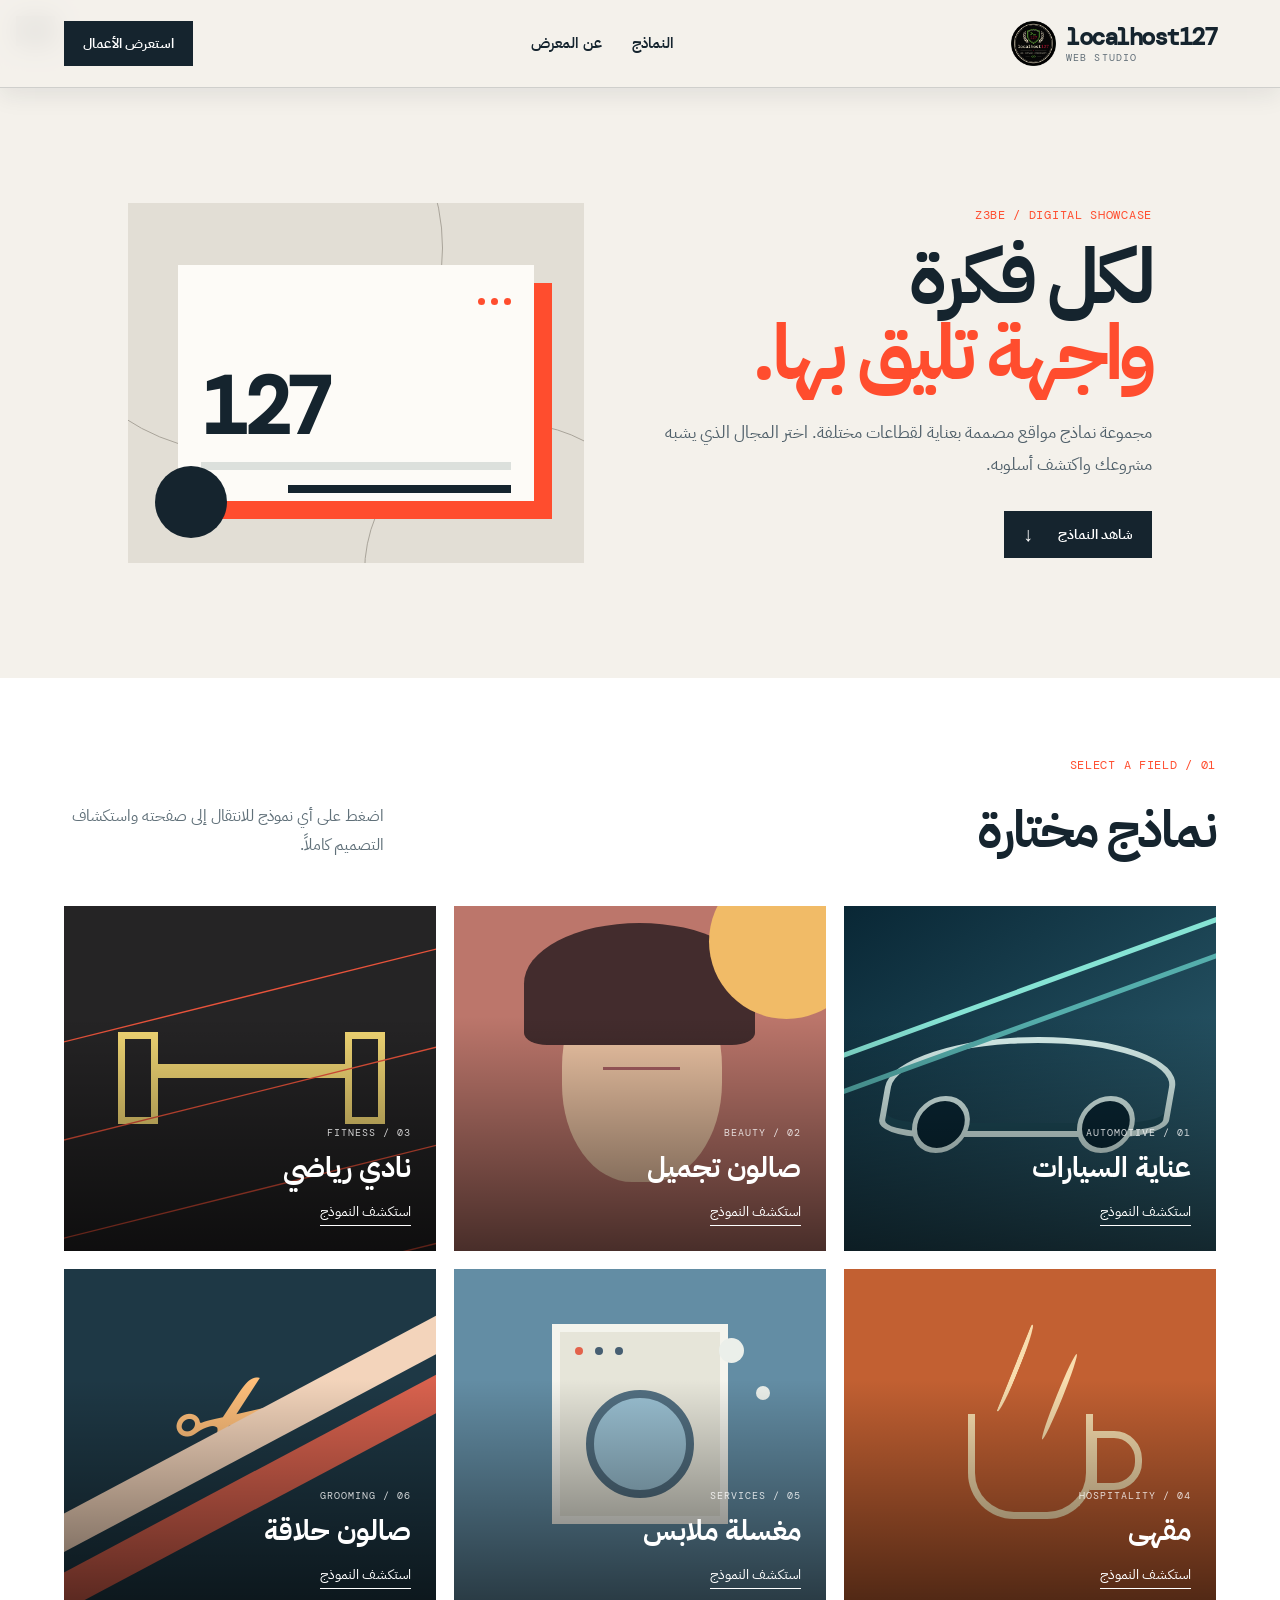
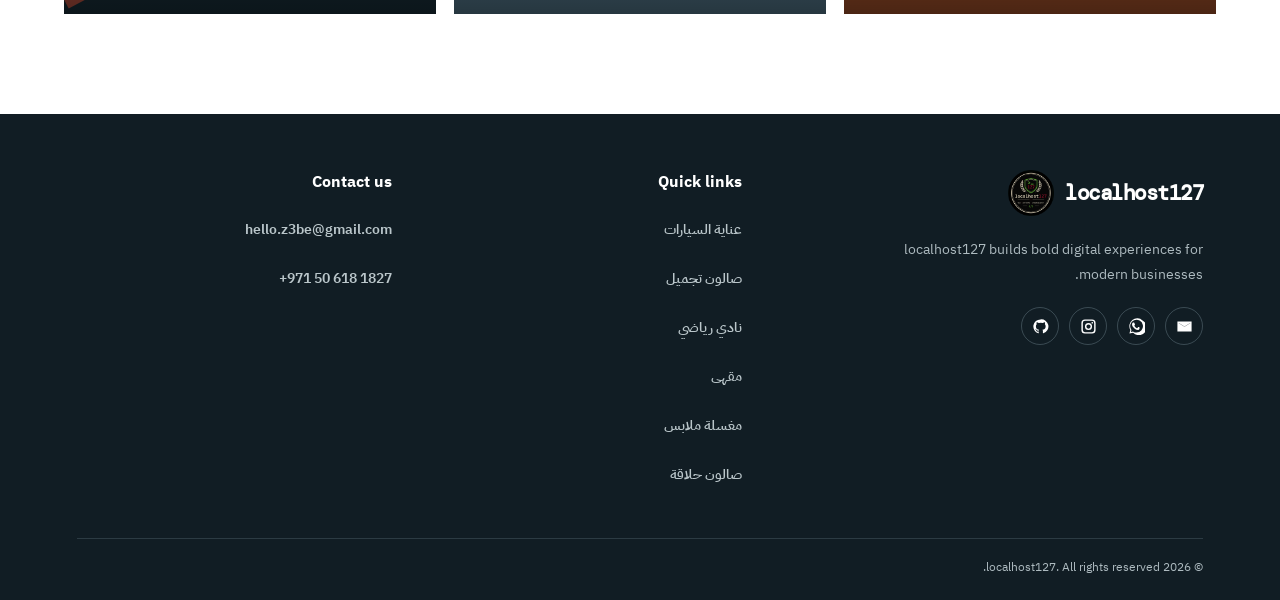
==== index.html @ be69052b "the big edit" ====
<!doctype html>
<html lang="ar" dir="rtl">

<head>
    <meta charset="utf-8">
    <meta name="viewport" content="width=device-width, initial-scale=1">
    <meta name="description" content="Z3BE — معرض نماذج مواقع مصممة لمجالات مختلفة.">
    <link rel="icon" href="assets/images/localhost127_circular_logo.png">
    <link rel="stylesheet" href="src/css/style.css">
    <title>Z3BE | معرض النماذج</title>
    <style>.site-header{position:sticky;top:0;z-index:100;background:rgba(244,241,235,.94);backdrop-filter:blur(12px);box-shadow:0 8px 22px rgba(21,36,46,.08)}</style>
</head>

<body>
    <header class="site-header">
        <a class="brand" href="index.html" aria-label="Z3BE - الصفحة الرئيسية"><img
                src="assets/images/localhost127_circular_logo.png" alt="شعار Z3BE"><span>Z3BE <small>WEB
                    STUDIO</small></span></a>
        <nav aria-label="التنقل الرئيسي"><a href="#gallery">النماذج</a><a href="#about">عن المعرض</a></nav>
        <a class="header-cta" href="#gallery">استعرض الأعمال</a>
    </header>
    <main>
        <section class="hero" id="about">
            <div class="hero-copy">
                <p class="eyebrow">Z3BE / DIGITAL SHOWCASE</p>
                <h1>لكل فكرة<br><em>واجهة تليق بها.</em></h1>
                <p class="intro">مجموعة نماذج مواقع مصممة بعناية لقطاعات مختلفة. اختر المجال الذي يشبه مشروعك واكتشف
                    أسلوبه.</p><a class="primary-link" href="#gallery">شاهد النماذج <span
                        aria-hidden="true">↓</span></a>
            </div>
            <div class="hero-art" aria-hidden="true">
                <div class="ring ring-one"></div>
                <div class="ring ring-two"></div>
                <div class="window"><span></span><span></span><span></span><b>Z3BE</b><i></i><i></i></div>
                <div class="orb"></div>
            </div>
        </section>
        <section class="gallery-section" id="gallery" aria-labelledby="gallery-title">
            <div class="section-head">
                <div>
                    <p class="eyebrow">01 / SELECT A FIELD</p>
                    <h2 id="gallery-title">نماذج مختارة</h2>
                </div>
                <p>اضغط على أي نموذج للانتقال إلى صفحته واستكشاف التصميم كاملاً.</p>
            </div>
            <div class="gallery-grid">
                <a class="project-card car-card" href="car-detailing/index.html">
                    <div class="card-image"><span class="car-silhouette"></span><span class="shine"></span></div>
                    <div class="card-content">
                        <p>01 / AUTOMOTIVE</p>
                        <h3>عناية السيارات</h3><span>استكشف النموذج</span>
                    </div>
                </a>
                <a class="project-card beauty-card" href="beauty-salon/index.html">
                    <div class="card-image"><span class="beauty-face"></span><span class="beauty-sun"></span></div>
                    <div class="card-content">
                        <p>02 / BEAUTY</p>
                        <h3>صالون تجميل</h3><span>استكشف النموذج</span>
                    </div>
                </a>
                <a class="project-card gym-card" href="gym/index.html">
                    <div class="card-image"><span class="weight"></span><span class="motion"></span></div>
                    <div class="card-content">
                        <p>03 / FITNESS</p>
                        <h3>نادي رياضي</h3><span>استكشف النموذج</span>
                    </div>
                </a>
                <a class="project-card cafe-card" href="cafe/index.html">
                    <div class="card-image"><span class="cup"></span><span class="steam"></span></div>
                    <div class="card-content">
                        <p>04 / HOSPITALITY</p>
                        <h3>مقهى</h3><span>استكشف النموذج</span>
                    </div>
                </a>
                <a class="project-card laundry-card" href="laundry/index.html">
                    <div class="card-image"><span class="washer"><i></i></span><span class="bubble b1"></span><span
                            class="bubble b2"></span></div>
                    <div class="card-content">
                        <p>05 / SERVICES</p>
                        <h3>مغسلة ملابس</h3><span>استكشف النموذج</span>
                    </div>
                </a>
                <a class="project-card salon-card" href="Salon/index.html">
                    <div class="card-image"><span class="scissors">✂</span><span class="stripe"></span></div>
                    <div class="card-content">
                        <p>06 / GROOMING</p>
                        <h3>صالون حلاقة</h3><span>استكشف النموذج</span>
                    </div>
                </a>
            </div>
        </section>
    </main>
    <footer class="site-footer"><a class="brand footer-brand" href="index.html"><img
                src="assets/images/localhost127_circular_logo.png" alt=""><span>Z3BE <small>WEB
                    STUDIO</small></span></a>
        <p>تصاميم رقمية تُظهر شخصية كل مشروع.</p>
        <p class="copyright">© <span id="year"></span> Z3BE. جميع الحقوق محفوظة.</p>
        <div class="footer-contact-links" aria-label="معلومات التواصل">
            <a href="mailto:hello.z3be@gmail.com">hello.z3be@gmail.com</a>
            <a href="https://wa.me/971506181827" target="_blank" rel="noopener">WhatsApp · +971 50 618 1827</a>
            <a href="https://instagram.com/localhost127.dev" target="_blank" rel="noopener">Instagram ·
                @localhost127.dev</a>
            <a href="https://github.com/Z3B-Xs" target="_blank" rel="noopener">GitHub · Z3B-Xs</a>
        </div>
    </footer>
    <script>document.getElementById('year').textContent = new Date().getFullYear(); document.title = 'localhost127 | Web Studio'; document.querySelectorAll('.brand > span').forEach(function (e) { e.innerHTML = 'localhost127 <small>WEB STUDIO</small>' }); document.querySelector('.window b').textContent = '127';</script>
    <script>document.querySelector('footer').className = 'studio-footer'; document.querySelector('footer').innerHTML = `<div><a class="footer-logo" href="index.html"><img src="assets/images/localhost127_circular_logo.png" alt="localhost127 logo">localhost127</a><p>localhost127 builds bold digital experiences for modern businesses.</p><div class="social-icons"><a aria-label="Email" href="mailto:hello.z3be@gmail.com"><svg viewBox="0 0 24 24"><path d="M2 5h20v14H2V5Zm2 2v.5l8 5 8-5V7l-8 5-8-5Z"/></svg></a><a aria-label="WhatsApp" href="https://wa.me/971506181827"><svg viewBox="0 0 24 24"><path d="M20.5 3.5A11 11 0 0 0 3.3 16.8L2 22l5.3-1.3A11 11 0 1 0 20.5 3.5Zm-8.5 17a9 9 0 0 1-4.5-1.2l-.3-.2-3.1.8.8-3-.2-.3A9 9 0 1 1 12 20.5Zm4.9-6.7c-.3-.2-1.8-.9-2.1-1s-.5-.2-.7.2-.8 1-.9 1.2-.3.3-.6.1a7.3 7.3 0 0 1-2.1-1.3A8 8 0 0 1 9 11.1c-.2-.3 0-.5.1-.6l.5-.6.2-.5c.1-.2 0-.4 0-.5l-1-2.3c-.2-.5-.5-.4-.7-.4h-.6c-.2 0-.5.1-.8.4s-1 1-1 2.5 1 3 1.2 3.2a10.6 10.6 0 0 0 4.2 3.8c.6.3 1 .5 1.4.6.6.2 1.2.2 1.6.1.5-.1 1.8-.7 2-1.4s.3-1.3.2-1.4-.2-.2-.5-.4Z"/></svg></a><a aria-label="Instagram" href="https://instagram.com/localhost127.dev"><svg viewBox="0 0 24 24"><path d="M7 2h10a5 5 0 0 1 5 5v10a5 5 0 0 1-5 5H7a5 5 0 0 1-5-5V7a5 5 0 0 1 5-5Zm0 2a3 3 0 0 0-3 3v10a3 3 0 0 0 3 3h10a3 3 0 0 0 3-3V7a3 3 0 0 0-3-3H7Zm10.3 1.5a1.2 1.2 0 1 1 0 2.4 1.2 1.2 0 0 1 0-2.4ZM12 7a5 5 0 1 1 0 10 5 5 0 0 1 0-10Zm0 2a3 3 0 1 0 0 6 3 3 0 0 0 0-6Z"/></svg></a><a aria-label="GitHub" href="https://github.com/Z3B-Xs"><svg viewBox="0 0 24 24"><path d="M12 2a10 10 0 0 0-3.2 19.5c.5.1.7-.2.7-.5v-1.8c-2.8.6-3.4-1.2-3.4-1.2-.5-1.1-1.1-1.4-1.1-1.4-.9-.6.1-.6.1-.6 1 .1 1.5 1 1.5 1 .9 1.5 2.3 1.1 2.9.9.1-.6.4-1.1.6-1.3-2.2-.2-4.6-1.1-4.6-5a4 4 0 0 1 1.1-2.8c-.1-.3-.5-1.3.1-2.8 0 0 .9-.3 3 1.1a10 10 0 0 1 5.4 0c2.1-1.4 3-1.1 3-1.1.6 1.5.2 2.5.1 2.8a4 4 0 0 1 1.1 2.8c0 3.9-2.4 4.8-4.6 5 .4.3.7 1 .7 1.9V21c0 .3.2.6.7.5A10 10 0 0 0 12 2Z"/></svg></a></div></div><div><h2>Quick links</h2><nav class="footer-list"><a href="car-detailing/index.html">عناية السيارات</a><a href="beauty-salon/index.html">صالون تجميل</a><a href="gym/index.html">نادي رياضي</a><a href="cafe/index.html">مقهى</a><a href="laundry/index.html">مغسلة ملابس</a><a href="Salon/index.html">صالون حلاقة</a></nav></div><div><h2>Contact us</h2><nav class="footer-list"><a class="footer-contact-text" href="mailto:hello.z3be@gmail.com">hello.z3be@gmail.com</a><a class="footer-contact-text" href="https://wa.me/971506181827">+971 50 618 1827</a></nav></div><p class="footer-copyright">© ${new Date().getFullYear()} localhost127. All rights reserved.</p>`;</script>
    <script>document.body.insertAdjacentHTML('afterbegin', '<a href="en.html" style="position:fixed;z-index:30;top:16px;left:16px;padding:9px 12px;background:#15242e;color:#fff;font:700 11px Arial;text-decoration:none">EN</a>');</script>
    <script>
        if (new URLSearchParams(location.search).get('lang') === 'en') {
            document.documentElement.lang = 'en'; document.documentElement.dir = 'ltr'; document.title = 'localhost127 | Selected Work';
            const t = (s, v) => { const e = document.querySelector(s); if (e) e.innerHTML = v };
            t('.eyebrow', 'LOCALHOST127 / DIGITAL SHOWCASE'); t('h1', 'Every idea<br><em>deserves a home.</em>'); t('.intro', 'A curated collection of websites designed for distinct businesses. Choose a field and explore its visual direction.'); t('.primary-link', 'Explore the work <span aria-hidden="true">↓</span>'); t('#gallery-title', 'Selected work'); t('.section-head>p', 'Choose a project to open its complete experience.');
            const names = ['Car Detailing', 'Beauty Salon', 'Fitness Club', 'Coffee Shop', 'Laundry Care', 'Men’s Grooming']; document.querySelectorAll('.project-card').forEach((c, i) => { c.href = ['car-detailing/en.html', 'beauty-salon/en.html', 'gym/en.html', 'cafe/en.html', 'laundry/en.html', 'Salon/en.html'][i]; c.querySelector('h3').textContent = names[i]; c.querySelector('.card-content span').textContent = 'Explore project' });
            document.querySelectorAll('a[href="en.html"]').forEach(a => { a.href = 'index.html'; a.textContent = 'AR' }); document.querySelectorAll('.footer-list a').forEach((a, i) => { a.href = ['car-detailing/en.html', 'beauty-salon/en.html', 'gym/en.html', 'cafe/en.html', 'laundry/en.html', 'Salon/en.html'][i]; a.textContent = names[i] });
        }
    </script>
    <script>if (new URLSearchParams(location.search).get('lang') === 'en') { document.querySelector('.brand').href = 'index.html?lang=en'; document.querySelector('.footer-logo').href = 'index.html?lang=en' }</script>
</body>

</html>
---- src/css/style.css ----
@import url('https://fonts.googleapis.com/css2?family=DM+Mono&family=IBM+Plex+Sans+Arabic:wght@400;500;600;700&display=swap');

:root {
    --ink: #15242e;
    --paper: #f4f1eb;
    --accent: #ff4d2e;
    --line: rgba(21, 36, 46, .16)
}

* {
    box-sizing: border-box
}

html {
    scroll-behavior: smooth
}

body {
    margin: 0;
    background: var(--paper);
    color: var(--ink);
    font-family: 'IBM Plex Sans Arabic', Tahoma, sans-serif
}

a {
    color: inherit;
    text-decoration: none
}

.site-header {
    min-height: 88px;
    padding: 14px clamp(24px, 5vw, 76px);
    display: flex;
    align-items: center;
    justify-content: space-between;
    gap: 28px;
    border-bottom: 1px solid var(--line)
}

.brand {
    display: inline-flex;
    direction: ltr;
    align-items: center;
    gap: 10px;
    font: 700 1.5rem/1 'DM Mono', monospace;
    letter-spacing: -1.5px
}

.brand img {
    width: 45px;
    height: 45px;
    object-fit: contain
}

.brand small {
    display: block;
    margin-top: 4px;
    font: 10px/1 'DM Mono', monospace;
    letter-spacing: 1.1px;
    color: #637079
}

nav {
    display: flex;
    gap: 30px;
    font-size: .94rem;
    font-weight: 600
}

nav a {
    padding: 8px 0;
    border-bottom: 1px solid transparent;
    transition: border-color .2s
}

nav a:hover {
    border-color: var(--accent)
}

.header-cta,
.primary-link {
    background: var(--ink);
    color: #fff;
    padding: 12px 19px;
    font-size: .88rem;
    font-weight: 600;
    transition: transform .2s, background .2s
}

.header-cta:hover,
.primary-link:hover {
    transform: translateY(-2px);
    background: var(--accent)
}

.hero {
    min-height: 580px;
    padding: clamp(68px, 9vw, 130px) clamp(24px, 10vw, 160px);
    display: grid;
    grid-template-columns: 1.05fr .95fr;
    align-items: center;
    gap: 5vw;
    overflow: hidden
}

.eyebrow {
    margin: 0 0 18px;
    color: var(--accent);
    font: 12px/1.2 'DM Mono', monospace;
    letter-spacing: .7px
}

h1,
h2,
h3,
p {
    margin-top: 0
}

h1 {
    max-width: 610px;
    margin-bottom: 25px;
    font-size: clamp(3rem, 6vw, 6.2rem);
    line-height: .99;
    letter-spacing: -4px
}

h1 em {
    color: var(--accent);
    font-style: normal
}

.intro {
    max-width: 490px;
    margin-bottom: 30px;
    line-height: 1.9;
    color: #50606a;
    font-size: 1.05rem
}

.primary-link {
    display: inline-flex;
    direction: rtl;
    align-items: center;
    gap: 25px
}

.primary-link span {
    font-family: Arial, sans-serif;
    font-size: 1.25rem
}

.hero-art {
    position: relative;
    height: 360px;
    max-width: 470px;
    width: 100%;
    margin: auto;
    background: #e2ded5;
    isolation: isolate;
    overflow: hidden
}

.ring {
    position: absolute;
    border: 1px solid #a9a49a;
    border-radius: 50%
}

.ring-one {
    width: 410px;
    height: 410px;
    top: -160px;
    left: -95px
}

.ring-two {
    width: 300px;
    height: 300px;
    bottom: -160px;
    right: -80px
}

.window {
    position: absolute;
    inset: 62px 50px;
    z-index: 2;
    padding: 23px;
    background: #fdfbf7;
    box-shadow: 18px 18px 0 var(--accent)
}

.window span {
    display: inline-block;
    width: 7px;
    height: 7px;
    margin-left: 6px;
    border-radius: 50%;
    background: var(--accent)
}

.window b {
    display: block;
    margin-top: 55px;
    direction: ltr;
    font: 700 clamp(2.8rem, 7vw, 5rem)/1 'DM Mono';
    letter-spacing: -6px
}

.window i {
    display: block;
    height: 8px;
    margin-top: 15px;
    background: #dce0dc
}

.window i:last-child {
    width: 72%;
    background: var(--ink)
}

.orb {
    position: absolute;
    bottom: 25px;
    left: 27px;
    width: 72px;
    height: 72px;
    border-radius: 50%;
    background: var(--ink);
    z-index: 3
}

.gallery-section {
    padding: 80px clamp(24px, 5vw, 76px) 100px;
    background: #fff
}

.section-head {
    max-width: 1290px;
    margin: 0 auto 38px;
    display: flex;
    justify-content: space-between;
    align-items: end;
    gap: 32px
}

.section-head h2 {
    margin: 0;
    font-size: clamp(2.2rem, 4vw, 4.1rem);
    letter-spacing: -2px
}

.section-head>p {
    max-width: 320px;
    margin: 0 0 8px;
    color: #607079;
    line-height: 1.8
}

.gallery-grid {
    max-width: 1290px;
    margin: auto;
    display: grid;
    grid-template-columns: repeat(3, 1fr);
    gap: 18px
}

.project-card {
    min-height: 345px;
    position: relative;
    overflow: hidden;
    display: flex;
    flex-direction: column;
    justify-content: end;
    color: #fff;
    background: var(--ink)
}

.project-card:after {
    content: '';
    position: absolute;
    inset: 0;
    background: linear-gradient(transparent 32%, rgba(0, 0, 0, .72));
    opacity: .85;
    z-index: 1;
    transition: opacity .25s
}

.project-card:hover:after {
    opacity: .68
}

.project-card:hover .card-image {
    transform: scale(1.06)
}

.card-image {
    position: absolute;
    inset: 0;
    transition: transform .45s cubic-bezier(.2, .8, .2, 1)
}

.card-content {
    z-index: 2;
    padding: 25px
}

.card-content p {
    margin-bottom: 8px;
    font: 10px 'DM Mono', monospace;
    letter-spacing: 1px;
    opacity: .8
}

.card-content h3 {
    margin-bottom: 10px;
    font-size: 1.75rem
}

.card-content span {
    display: inline-block;
    padding-bottom: 3px;
    border-bottom: 1px solid currentColor;
    font-size: .88rem
}

.car-card .card-image {
    background: linear-gradient(145deg, #092735, #326678)
}

.car-silhouette {
    position: absolute;
    width: 78%;
    height: 29%;
    left: 11%;
    top: 38%;
    border: 6px solid #d9f1ee;
    border-radius: 50% 50% 17% 17%;
    transform: skewX(-10deg);
    box-shadow: inset 0 -8px #1d4b59
}

.car-silhouette:before,
.car-silhouette:after {
    content: '';
    position: absolute;
    width: 17%;
    aspect-ratio: 1;
    bottom: -22px;
    border: 5px solid #d9f1ee;
    border-radius: 50%;
    background: #092735
}

.car-silhouette:before {
    left: 10%
}

.car-silhouette:after {
    right: 10%
}

.shine {
    position: absolute;
    height: 5px;
    width: 130%;
    top: 23%;
    left: -15%;
    transform: rotate(-20deg);
    background: #86e3d4;
    box-shadow: 0 34px #55aeac
}

.beauty-card .card-image {
    background: #bc766b
}

.beauty-face {
    position: absolute;
    width: 43%;
    height: 64%;
    top: 16%;
    left: 29%;
    border-radius: 48% 48% 45% 44%;
    background: #edc4a4
}

.beauty-face:before {
    content: '';
    position: absolute;
    width: 145%;
    height: 55%;
    top: -17%;
    left: -24%;
    border-radius: 50% 50% 10% 10%;
    background: #432c2d
}

.beauty-face:after {
    content: '';
    position: absolute;
    width: 48%;
    height: 3px;
    top: 48%;
    left: 26%;
    background: #a65e61
}

.beauty-sun {
    position: absolute;
    width: 155px;
    height: 155px;
    right: -38px;
    top: -42px;
    border-radius: 50%;
    background: #f1bb67
}

.gym-card .card-image {
    background: #252425
}

.weight {
    position: absolute;
    width: 53%;
    height: 14px;
    left: 24%;
    top: 46%;
    border: 5px solid #f2d774;
    background: #f2d774
}

.weight:before,
.weight:after {
    content: '';
    position: absolute;
    width: 26px;
    height: 78px;
    top: -37px;
    border: 7px solid #f2d774
}

.weight:before {
    left: -40px
}

.weight:after {
    right: -40px
}

.motion {
    position: absolute;
    width: 100%;
    height: 1px;
    top: 26%;
    background: #e9533b;
    box-shadow: 0 68px #e9533b, 0 136px #e9533b, 0 204px #e9533b;
    transform: rotate(-14deg) scale(1.4)
}

.cafe-card .card-image {
    background: #c26032
}

.cup {
    position: absolute;
    width: 125px;
    height: 105px;
    left: calc(50% - 62px);
    top: 42%;
    border: 7px solid #f8ddae;
    border-top: 0;
    border-radius: 0 0 46px 46px
}

.cup:after {
    content: '';
    position: absolute;
    width: 38px;
    height: 45px;
    left: calc(100% + 4px);
    top: 17px;
    border: 7px solid #f8ddae;
    border-radius: 0 28px 28px 0
}

.steam {
    position: absolute;
    width: 8px;
    height: 94px;
    left: 45%;
    top: 15%;
    border-radius: 50%;
    border-right: 5px solid #f8ddae;
    transform: rotate(22deg);
    box-shadow: 52px 10px 0 -1px #f8ddae
}

.laundry-card .card-image {
    background: #638da4
}

.washer {
    position: absolute;
    width: 176px;
    height: 200px;
    left: calc(50% - 88px);
    top: 16%;
    border: 8px solid #f4f4ed;
    background: #e6e5d9
}

.washer:before {
    content: '';
    position: absolute;
    width: 8px;
    height: 8px;
    top: 15px;
    left: 15px;
    border-radius: 50%;
    background: #e3624b;
    box-shadow: 20px 0 #465e72, 40px 0 #465e72
}

.washer i {
    position: absolute;
    width: 108px;
    aspect-ratio: 1;
    left: 26px;
    bottom: 18px;
    border: 8px solid #526f81;
    border-radius: 50%;
    background: #9ac0d2
}

.bubble {
    position: absolute;
    border-radius: 50%;
    background: #ebefea
}

.b1 {
    width: 25px;
    height: 25px;
    top: 20%;
    right: 22%
}

.b2 {
    width: 14px;
    height: 14px;
    top: 34%;
    right: 15%
}

.salon-card .card-image {
    background: #1e3845
}

.scissors {
    position: absolute;
    top: 25%;
    left: 30%;
    color: #ffbf7a;
    font: 132px/1 Arial;
    transform: rotate(-35deg)
}

.stripe {
    position: absolute;
    width: 130%;
    height: 34px;
    top: 43%;
    left: -15%;
    background: #f3d4bb;
    transform: rotate(-28deg);
    box-shadow: 0 52px #d9624e
}

.site-footer {
    padding: 40px clamp(24px, 5vw, 76px);
    background: var(--ink);
    color: #fff;
    display: grid;
    grid-template-columns: 1fr 1fr 1fr;
    align-items: center;
    gap: 25px
}

.footer-brand {
    justify-self: start
}

.site-footer p {
    margin: 0;
    color: #b9c2c4;
    font-size: .9rem
}

.copyright {
    text-align: left;
    direction: rtl
}

@media(max-width:800px) {
    .site-header {
        min-height: 72px;
        padding-inline: 20px
    }

    .site-header nav,
    .header-cta {
        display: none
    }

    .brand img {
        width: 40px;
        height: 40px
    }

    .hero {
        grid-template-columns: 1fr;
        padding: 66px 24px;
        gap: 45px
    }

    .hero-art {
        height: 280px
    }

    .window {
        inset: 42px 36px
    }

    .gallery-section {
        padding: 62px 20px
    }

    .section-head {
        display: block
    }

    .section-head>p {
        margin-top: 18px
    }

    .gallery-grid {
        grid-template-columns: 1fr;
        gap: 14px
    }

    .project-card {
        min-height: 300px
    }

    .site-footer {
        grid-template-columns: 1fr;
        text-align: right
    }

    .copyright {
        text-align: right
    }

    .footer-brand {
        justify-self: start
    }
}

.studio-footer {
    padding: 56px clamp(24px, 6vw, 92px) 22px;
    background: #111d24;
    color: #fff;
    display: grid;
    grid-template-columns: 1.35fr 1fr 1fr;
    gap: 36px
}

.studio-footer h2 {
    margin: 0 0 16px;
    font-size: 1rem
}

.studio-footer p {
    margin: 14px 0 0;
    max-width: 330px;
    color: #aebbc0;
    line-height: 1.75;
    font-size: .9rem
}

.footer-logo {
    display: inline-flex;
    align-items: center;
    gap: 11px;
    direction: ltr;
    font: 700 1.3rem 'DM Mono', monospace;
    letter-spacing: -1.5px
}

.footer-logo img {
    width: 46px;
    height: 46px
}

.social-icons {
    display: flex;
    gap: 10px;
    margin-top: 20px
}

.social-icons a {
    display: grid;
    place-items: center;
    width: 38px;
    height: 38px;
    border: 1px solid #78909a66;
    border-radius: 50%;
    color: #fff;
    transition: .2s
}

.social-icons a:hover {
    background: var(--accent);
    border-color: var(--accent);
    transform: translateY(-3px)
}

.social-icons svg {
    width: 17px;
    height: 17px;
    fill: currentColor
}

.footer-list {
    display: flex;
    flex-direction: column;
    align-items: flex-start;
    gap: 10px
}

.footer-list a {
    color: #bac6ca;
    font-size: .9rem;
    transition: color .2s
}

.footer-list a:hover {
    color: var(--accent)
}

.footer-contact-text {
    direction: ltr;
    color: #bac6ca !important
}

.footer-copyright {
    grid-column: 1/-1;
    margin: 8px 0 0 !important;
    padding-top: 18px;
    border-top: 1px solid #78909a42;
    max-width: none !important;
    font-size: .75rem !important
}

@media(max-width:700px) {
    .studio-footer {
        grid-template-columns: 1fr;
        gap: 30px
    }

    .footer-copyright {
        grid-column: auto
    }

    .footer-list {
        gap: 12px
    }
}

@media(min-width:801px) and (max-width:1050px) {
    .gallery-grid {
        grid-template-columns: repeat(2, 1fr)
    }
}

.site-footer {
    padding-top: 52px;
    grid-template-columns: 1fr 1.2fr 1fr
}

.footer-contact-links {
    grid-column: 1/-1;
    display: grid;
    grid-template-columns: repeat(4, 1fr);
    gap: 12px;
    padding-top: 24px;
    border-top: 1px solid rgba(255, 255, 255, .16)
}

.footer-contact-links a {
    color: #b9c2c4;
    font: 12px 'DM Mono', monospace;
    direction: ltr;
    transition: color .2s
}

.footer-contact-links a:hover {
    color: var(--accent)
}

@media(max-width:800px) {
    .footer-contact-links {
        grid-template-columns: 1fr 1fr;
        gap: 18px
    }

    .site-footer {
        padding-top: 40px
    }
}
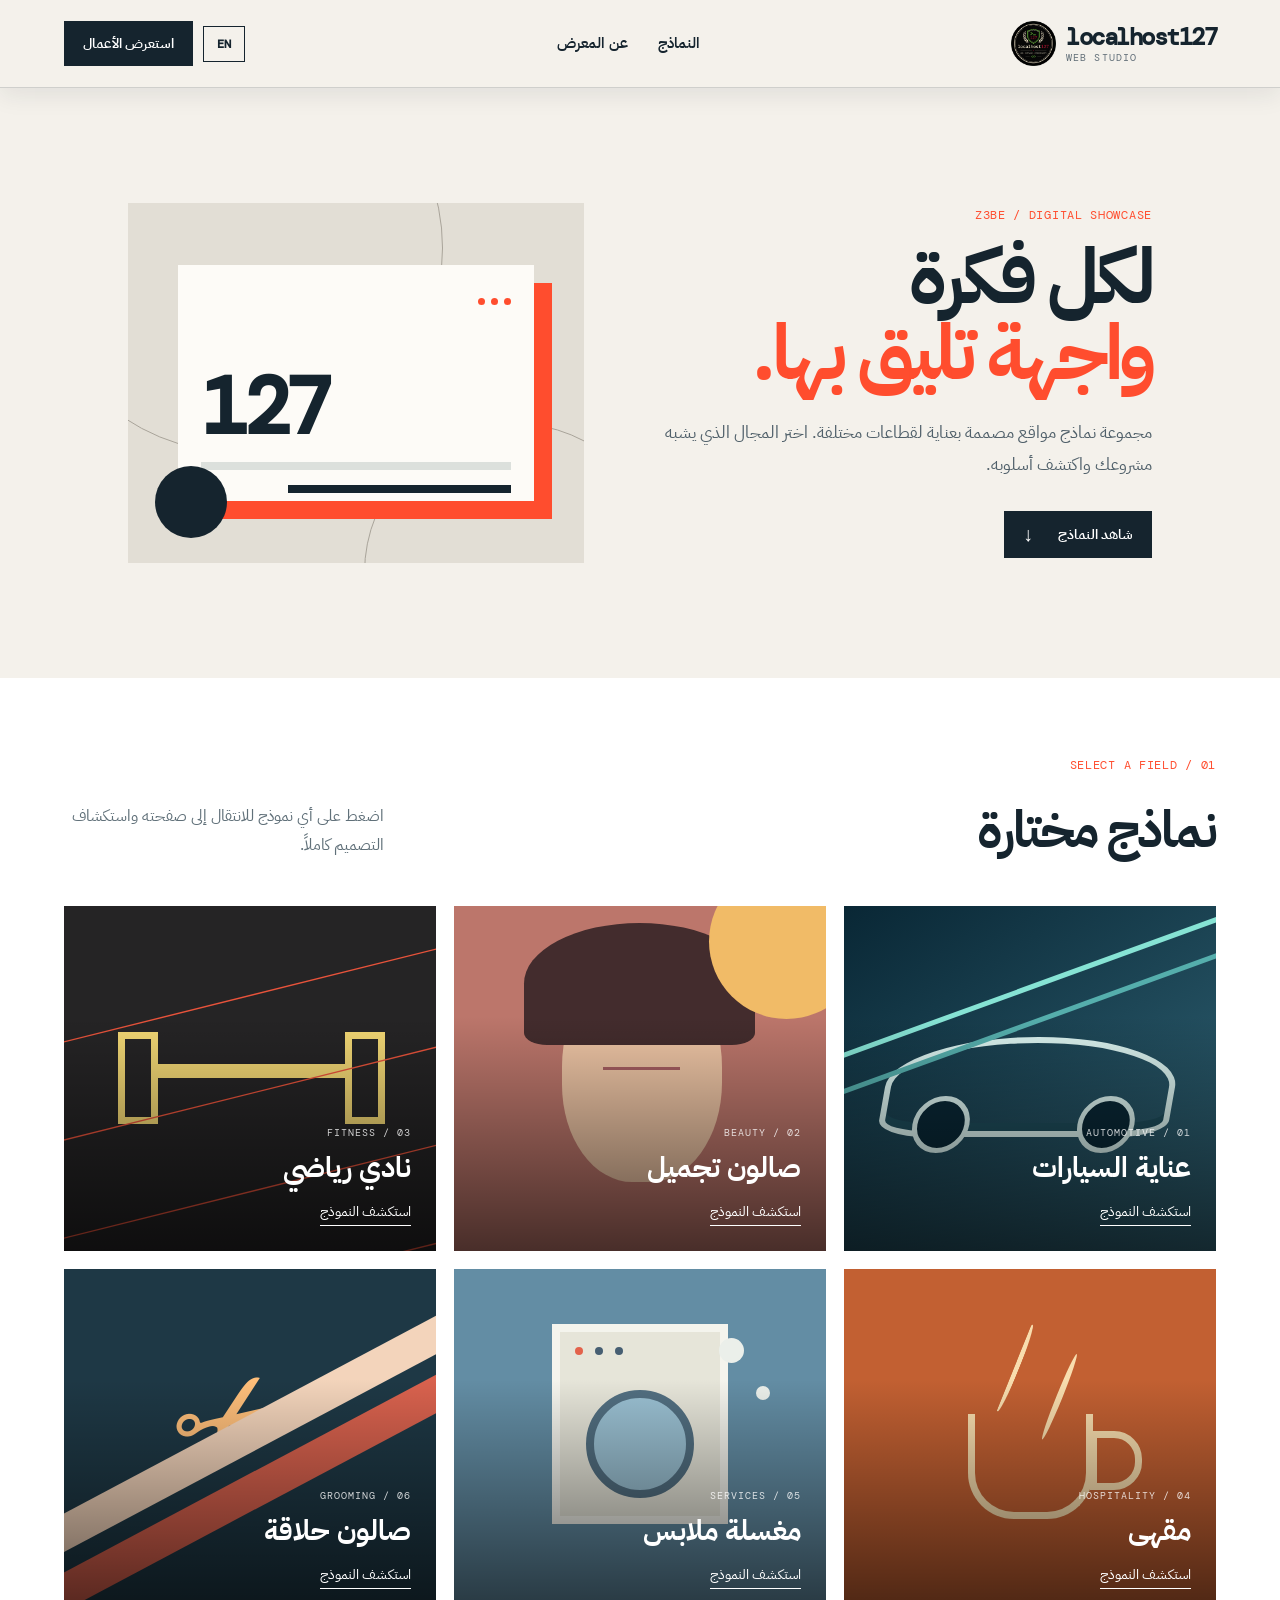
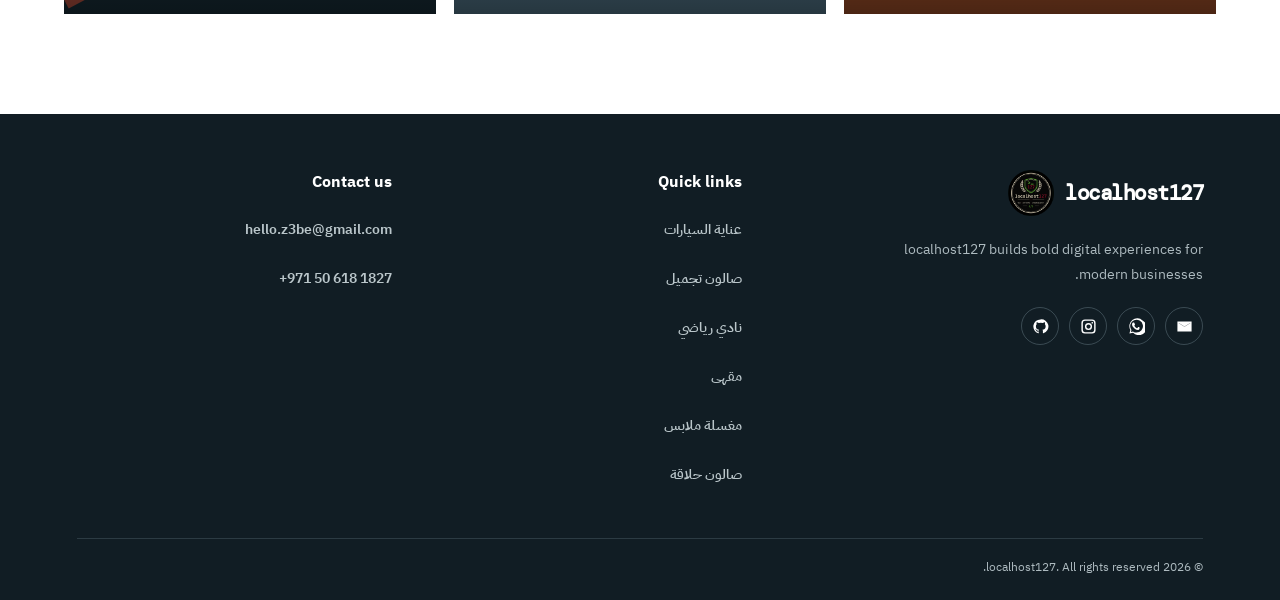
==== commit bff1119e: "test" ====
--- a/index.html
+++ b/index.html
@@ -17,7 +17,10 @@
                 src="assets/images/localhost127_circular_logo.png" alt="شعار Z3BE"><span>Z3BE <small>WEB
                     STUDIO</small></span></a>
         <nav aria-label="التنقل الرئيسي"><a href="#gallery">النماذج</a><a href="#about">عن المعرض</a></nav>
-        <a class="header-cta" href="#gallery">استعرض الأعمال</a>
+        <div class="header-actions">
+            <a class="lang-switch" href="en.html" lang="en" aria-label="Switch to English">EN</a>
+            <a class="header-cta" href="#gallery">استعرض الأعمال</a>
+        </div>
     </header>
     <main>
         <section class="hero" id="about">
@@ -105,7 +108,6 @@
     </footer>
     <script>document.getElementById('year').textContent = new Date().getFullYear(); document.title = 'localhost127 | Web Studio'; document.querySelectorAll('.brand > span').forEach(function (e) { e.innerHTML = 'localhost127 <small>WEB STUDIO</small>' }); document.querySelector('.window b').textContent = '127';</script>
     <script>document.querySelector('footer').className = 'studio-footer'; document.querySelector('footer').innerHTML = `<div><a class="footer-logo" href="index.html"><img src="assets/images/localhost127_circular_logo.png" alt="localhost127 logo">localhost127</a><p>localhost127 builds bold digital experiences for modern businesses.</p><div class="social-icons"><a aria-label="Email" href="mailto:hello.z3be@gmail.com"><svg viewBox="0 0 24 24"><path d="M2 5h20v14H2V5Zm2 2v.5l8 5 8-5V7l-8 5-8-5Z"/></svg></a><a aria-label="WhatsApp" href="https://wa.me/971506181827"><svg viewBox="0 0 24 24"><path d="M20.5 3.5A11 11 0 0 0 3.3 16.8L2 22l5.3-1.3A11 11 0 1 0 20.5 3.5Zm-8.5 17a9 9 0 0 1-4.5-1.2l-.3-.2-3.1.8.8-3-.2-.3A9 9 0 1 1 12 20.5Zm4.9-6.7c-.3-.2-1.8-.9-2.1-1s-.5-.2-.7.2-.8 1-.9 1.2-.3.3-.6.1a7.3 7.3 0 0 1-2.1-1.3A8 8 0 0 1 9 11.1c-.2-.3 0-.5.1-.6l.5-.6.2-.5c.1-.2 0-.4 0-.5l-1-2.3c-.2-.5-.5-.4-.7-.4h-.6c-.2 0-.5.1-.8.4s-1 1-1 2.5 1 3 1.2 3.2a10.6 10.6 0 0 0 4.2 3.8c.6.3 1 .5 1.4.6.6.2 1.2.2 1.6.1.5-.1 1.8-.7 2-1.4s.3-1.3.2-1.4-.2-.2-.5-.4Z"/></svg></a><a aria-label="Instagram" href="https://instagram.com/localhost127.dev"><svg viewBox="0 0 24 24"><path d="M7 2h10a5 5 0 0 1 5 5v10a5 5 0 0 1-5 5H7a5 5 0 0 1-5-5V7a5 5 0 0 1 5-5Zm0 2a3 3 0 0 0-3 3v10a3 3 0 0 0 3 3h10a3 3 0 0 0 3-3V7a3 3 0 0 0-3-3H7Zm10.3 1.5a1.2 1.2 0 1 1 0 2.4 1.2 1.2 0 0 1 0-2.4ZM12 7a5 5 0 1 1 0 10 5 5 0 0 1 0-10Zm0 2a3 3 0 1 0 0 6 3 3 0 0 0 0-6Z"/></svg></a><a aria-label="GitHub" href="https://github.com/Z3B-Xs"><svg viewBox="0 0 24 24"><path d="M12 2a10 10 0 0 0-3.2 19.5c.5.1.7-.2.7-.5v-1.8c-2.8.6-3.4-1.2-3.4-1.2-.5-1.1-1.1-1.4-1.1-1.4-.9-.6.1-.6.1-.6 1 .1 1.5 1 1.5 1 .9 1.5 2.3 1.1 2.9.9.1-.6.4-1.1.6-1.3-2.2-.2-4.6-1.1-4.6-5a4 4 0 0 1 1.1-2.8c-.1-.3-.5-1.3.1-2.8 0 0 .9-.3 3 1.1a10 10 0 0 1 5.4 0c2.1-1.4 3-1.1 3-1.1.6 1.5.2 2.5.1 2.8a4 4 0 0 1 1.1 2.8c0 3.9-2.4 4.8-4.6 5 .4.3.7 1 .7 1.9V21c0 .3.2.6.7.5A10 10 0 0 0 12 2Z"/></svg></a></div></div><div><h2>Quick links</h2><nav class="footer-list"><a href="car-detailing/index.html">عناية السيارات</a><a href="beauty-salon/index.html">صالون تجميل</a><a href="gym/index.html">نادي رياضي</a><a href="cafe/index.html">مقهى</a><a href="laundry/index.html">مغسلة ملابس</a><a href="Salon/index.html">صالون حلاقة</a></nav></div><div><h2>Contact us</h2><nav class="footer-list"><a class="footer-contact-text" href="mailto:hello.z3be@gmail.com">hello.z3be@gmail.com</a><a class="footer-contact-text" href="https://wa.me/971506181827">+971 50 618 1827</a></nav></div><p class="footer-copyright">© ${new Date().getFullYear()} localhost127. All rights reserved.</p>`;</script>
-    <script>document.body.insertAdjacentHTML('afterbegin', '<a href="en.html" style="position:fixed;z-index:30;top:16px;left:16px;padding:9px 12px;background:#15242e;color:#fff;font:700 11px Arial;text-decoration:none">EN</a>');</script>
     <script>
         if (new URLSearchParams(location.search).get('lang') === 'en') {
             document.documentElement.lang = 'en'; document.documentElement.dir = 'ltr'; document.title = 'localhost127 | Selected Work';
--- a/src/css/style.css
+++ b/src/css/style.css
@@ -85,6 +85,28 @@
     font-size: .88rem;
     font-weight: 600;
     transition: transform .2s, background .2s
+}
+
+.header-actions {
+    display: flex;
+    align-items: center;
+    gap: 10px
+}
+
+.lang-switch {
+    min-width: 42px;
+    padding: 11px 10px;
+    border: 1px solid var(--ink);
+    text-align: center;
+    font: 700 12px/1 'DM Mono', monospace;
+    transition: color .2s, background .2s, transform .2s
+}
+
+.lang-switch:hover {
+    background: var(--accent);
+    border-color: var(--accent);
+    color: #fff;
+    transform: translateY(-2px)
 }
 
 .header-cta:hover,
@@ -613,6 +635,10 @@
         display: none
     }
 
+    .header-actions {
+        margin-inline-start: auto
+    }
+
     .brand img {
         width: 40px;
         height: 40px
@@ -818,4 +844,4 @@
     .site-footer {
         padding-top: 40px
     }
-}+}
